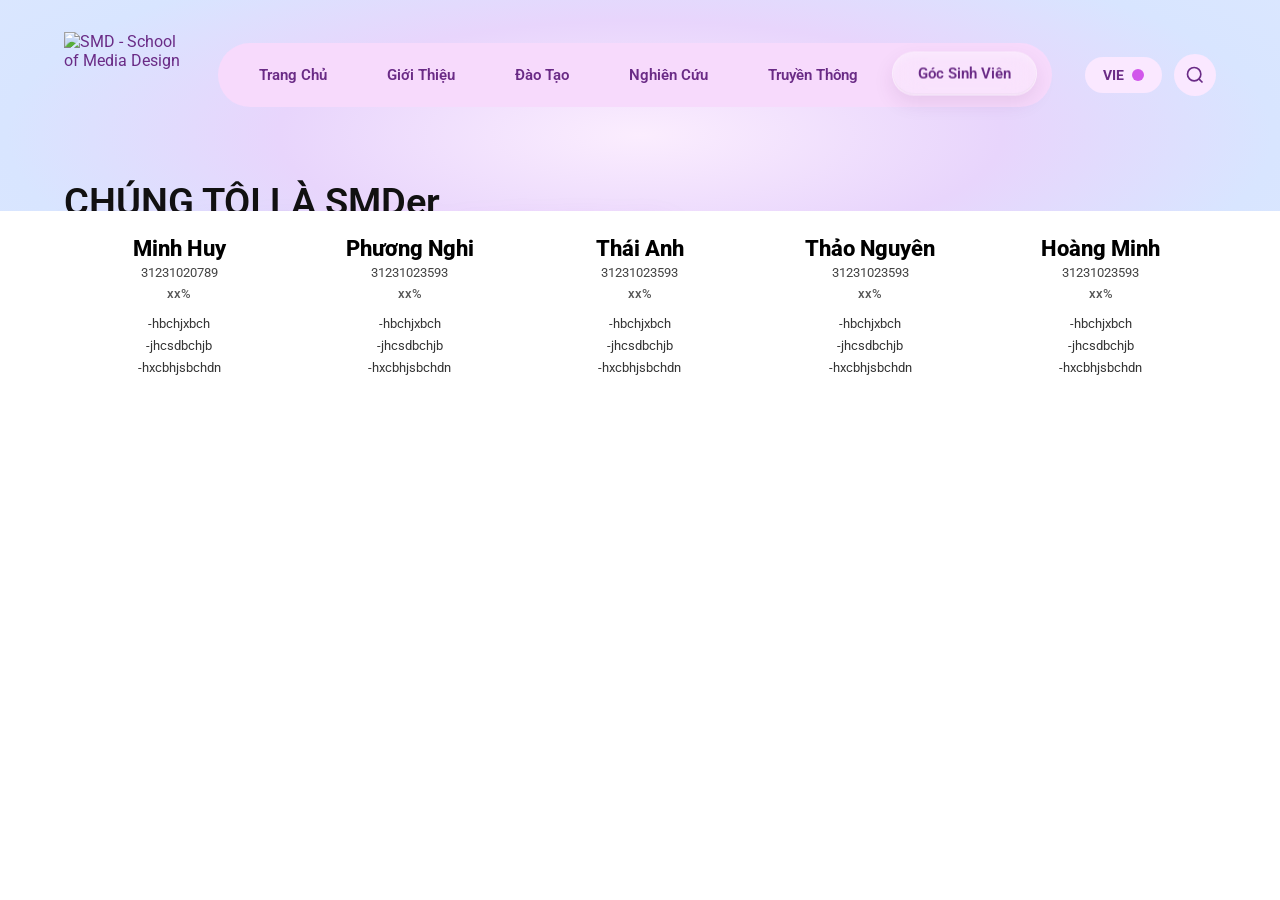
==== html/index.html @ 6e14d7d2 "Add files via upload" ====
<!DOCTYPE html>
<html lang="vi">
<head>
    <link href="https://fonts.googleapis.com/css2?family=Roboto:ital,wght@0,300;0,400;0,500;0,700;0,900;1,400&display=swap" rel="stylesheet">
    <meta charset="UTF-8">
    <meta name="viewport" content="width=device-width, initial-scale=1.0">
    <title>SMD - Specialists</title>
    <link rel="stylesheet" href="../css/style.css">
    <link rel="stylesheet" href="../css/responsive.css">

</head>
<body>
    <div class="gradient-bg">
        <header>
    <div class="logo">
        <img src="../pic/SMD Logo (1).png" alt="SMD - School of Media Design" class="logo-img">
    </div>
    <nav>
        <ul>
            <li><a href="truyen_thong.html">Trang Chủ</a></li>
            <li><a href="#">Giới Thiệu</a></li>
            <li><a href="daotao.html">Đào Tạo</a></li>
            <li><a href="#">Nghiên Cứu</a></li>
            <li><a href="trangchu.html">Truyền Thông</a></li>
            <li class="active"><a href="index.html">Góc Sinh Viên</a></li>
        </ul>
    </nav>
    <div class="header-actions">
        <button class="lang-btn" id="langToggle">VIE <span class="dot"></span></button>
        <button class="search-btn">
            <svg width="20" height="20" viewBox="0 0 24 24" fill="none" stroke="currentColor" stroke-width="2">
                <circle cx="11" cy="11" r="8"></circle>
                <line x1="21" y1="21" x2="16.65" y2="16.65"></line>
            </svg>
        </button>
    </div>
</header>

        <section class="hero">
            <div class="hero-text">
                <h1>CHÚNG TÔI LÀ SMDer</h1>
                <h2 class="title-gradient">SPECIALISTS</h2>
            </div>
        </section>

        <!-- Ảnh thành viên nằm trong gradient-bg để nổi lên trên nền gradient -->
        <div class="members-photos">
            <div class="photo-slot">
                <img src="../pic/Minh Huy.png" alt="Minh Huy">
            </div>
            <div class="photo-slot">
                <img src="../pic/Phuong Nghi.png" alt="Phương Nghi">
            </div>
            <div class="photo-slot">
                <img src="../pic/Thai Anh.png" alt="Thai Anh">
            </div>
            <div class="photo-slot">
                <img src="../pic/Thao Nguyen.png" alt="Thảo Nguyên">
            </div>
            <div class="photo-slot">
                <img src="../pic/Hoang Minh.png" alt="Hoàng Minh">
            </div>
        </div>
    </div>

    <!-- Phần trắng phía dưới chứa thông tin thành viên -->
    <section class="team-info">
        <div class="member">
            <h3>Minh Huy</h3>
            <p class="student-id">31231020789</p>
            <p class="percent">xx%</p>
            <ul>
                <li>-hbchjxbch</li>
                <li>-jhcsdbchjb</li>
                <li>-hxcbhjsbchdn</li>
            </ul>
        </div>
        <div class="member">
            <h3>Phương Nghi</h3>
            <p class="student-id">31231023593</p>
            <p class="percent">xx%</p>
            <ul>
                <li>-hbchjxbch</li>
                <li>-jhcsdbchjb</li>
                <li>-hxcbhjsbchdn</li>
            </ul>
        </div>
        <div class="member">
            <h3>Thái Anh</h3>
            <p class="student-id">31231023593</p>
            <p class="percent">xx%</p>
            <ul>
                <li>-hbchjxbch</li>
                <li>-jhcsdbchjb</li>
                <li>-hxcbhjsbchdn</li>
            </ul>
        </div>
        <div class="member">
            <h3>Thảo Nguyên</h3>
            <p class="student-id">31231023593</p>
            <p class="percent">xx%</p>
            <ul>
                <li>-hbchjxbch</li>
                <li>-jhcsdbchjb</li>
                <li>-hxcbhjsbchdn</li>
            </ul>
        </div>
        <div class="member">
            <h3>Hoàng Minh</h3>
            <p class="student-id">31231023593</p>
            <p class="percent">xx%</p>
            <ul>
                <li>-hbchjxbch</li>
                <li>-jhcsdbchjb</li>
                <li>-hxcbhjsbchdn</li>
            </ul>
        </div>
    </section>

    <script src="script.js"></script>
</body>
<script>
const langBtn = document.getElementById('langToggle');
if (langBtn) {
    langBtn.addEventListener('click', () => {
        const t = langBtn.childNodes[0];
        t.nodeValue = t.nodeValue.trim() === 'VIE' ? 'ENG ' : 'VIE ';
    });
}
</script>
</html>
---- css/style.css ----
/* Reset & Base Styles */
@import url('https://fonts.googleapis.com/css2?family=Roboto:ital,wght@0,300;0,400;0,500;0,700;0,900;1,400&display=swap');

* {
    margin: 0;
    padding: 0;
    box-sizing: border-box;
    font-family: 'Roboto', 'Segoe UI', sans-serif;
}

:root {
    --bg-pink: #F7DAFC; 
    --text-purple: #6a2b86;
    --accent-purple: #7c1faa;
    --glass-inner: rgba(255, 255, 255, 0.25);
    --btn-gradient: linear-gradient(90deg, #9b30ee, #cc55ff);
}

body {
    background-color: #ffffff;
    color: #000;
}

/* ===== GRADIENT BACKGROUND AREA ===== */
.gradient-bg {
    background: radial-gradient(ellipse at 50% 40%, #fbedfe 0%, #e8d5fc 40%, #d8e5ff 70%, #dce8ff 100%);
    position: relative;
    padding-bottom: 0;
}

/* ===== HEADER ===== */
header {
    display: flex;
    justify-content: space-between;
    align-items: center;
    padding: 22px 5%;
}

.logo {
    display: flex;
    flex-direction: column;
    color: #6a2b86;
}

.logo-img {
    width: 120px;       /* Đặt chiều rộng cố định 120px */
    height: 86px;       /* Đặt chiều cao cố định 86px */
    object-fit: contain; /* Giúp logo không bị méo nếu tỷ lệ ảnh gốc khác 120x86 */
    display: block;
    margin-top: 10px; 
    margin-bottom: 10px;
}


.logo-icon-wrap {
    display: flex;
    align-items: center;
    gap: 4px;
}

.logo-main {
    font-size: 38px;
    font-weight: 900;
    font-style: italic;
    line-height: 1;
    color: #7c1faa;
}

.logo-leaf {
    font-size: 22px;
    margin-top: -4px;
}

.logo-sub {
    font-size: 7.5px;
    font-weight: 700;
    letter-spacing: 1.5px;
    color: #6a2b86;
    margin-top: 1px;
}

nav{
    color:#6a2b86;
    background-color: var(--bg-pink);
    padding: 10px 15px;
    border-radius: 60px;
    display: flex;
    align-items: center;
}

nav ul {
    display: flex;
    list-style: none;
    gap: 8px;
    margin: 0;
    padding: 0;
}

nav a {
     text-decoration: none;
    color: var(--text-purple);
    font-weight: 600;
    font-size: 15px;
    padding: 12px 25px;
    border-radius: 50px;
    transition: all 0.4s cubic-bezier(0.4, 0, 0.2, 1);
    border: 1px solid transparent;
    display: block;
}

nav li.active a, nav a:hover {
    background: var(--glass-inner);
    backdrop-filter: blur(15px);
    -webkit-backdrop-filter: blur(15px);
    color: var(--text-purple);
    border: 1px solid rgba(255, 255, 255, 0.35);
    box-shadow: 
        inset 0 4px 6px rgba(255, 255, 255, 0.2), 
        0 8px 20px rgba(90, 26, 97, 0.1),
        inset 0 -1px 1px rgba(0, 0, 0, 0.05);
    transform: translateY(-1.5px);
}

.header-actions {
    display: flex;
    align-items: center;
    gap: 12px;
}

.lang-btn {
    background-color: #fae8ff;
    border: none;
    padding: 10px 18px;
    border-radius: 30px;
    font-weight: 700;
    font-size: 14px;
    color: #6a2b86;
    display: flex;
    align-items: center;
    gap: 8px;
    cursor: pointer;
    font-family: 'Roboto', sans-serif;
}

.lang-btn .dot {
    width: 12px;
    height: 12px;
    background-color: #d156eb;
    border-radius: 50%;
    display: inline-block;
}

.search-btn {
    background-color: #fae8ff;
    border: none;
    border-radius: 50%;
    width: 42px;
    height: 42px;
    display: flex;
    justify-content: center;
    align-items: center;
    cursor: pointer;
    color: #6a2b86;
}

/* ===== HERO SECTION ===== */
.hero {
    padding: 30px 5% 0px;
}

.hero-text h1 {
    font-size: 38px;
    font-weight: 600;
    color: #111;
    margin-bottom: -8px;
}

.title-gradient {
    font-size: 108px;
    font-weight: 800;
    color: transparent;
    background: linear-gradient(90deg, #dd59f1, #f07aff);
    -webkit-background-clip: text;
    background-clip: text;
    text-transform: uppercase;
    line-height: 0.95;
    letter-spacing: -0.05em;
    filter: drop-shadow(0 4px 15px rgba(210, 50, 240, 0.25));
}

/* ===== MEMBER PHOTOS ROW ===== */
.members-photos {
    display: grid;
    grid-template-columns: repeat(5, 20%);
    align-items: flex-end;
    padding: 0 5%;
    position: relative;
    z-index: 1;
}

.photo-slot {
    display: flex;
    justify-content: center;
    align-items: flex-end;
}

.photo-slot img {
    width: 100%;
    height: auto;
    max-height: 550px;
    object-fit: contain;
    object-position: bottom;
    display: block;
    filter: drop-shadow(0 12px 24px rgba(0,0,0,0.12));
    transform: scale(1.20);
    transform-origin: bottom center;
}

/* ===== TEAM INFO ===== */
.team-info {
    background-color: #ffffff;
    display: grid;
    grid-template-columns: repeat(5, 1fr);
    position: relative;
    z-index: 2;
    margin-top: -127px;
    padding: 25px 5% 50px;
}

.member {
    text-align: center;
    display: flex;
    flex-direction: column;
    align-items: center;
}

.member h3 {
    font-size: 22px;
    font-weight: 800;
    color: #000;
    margin-bottom: 4px;
}

.member .student-id {
    font-size: 13px;
    color: #444;
    margin-bottom: 6px;
}

.member .percent {
    font-size: 13px;
    font-weight: 500;
    color: #555;
    margin-bottom: 12px;
}

.member ul {
    list-style: none;
    font-size: 13px;
    color: #333;
    line-height: 1.7;
    padding: 0;
}
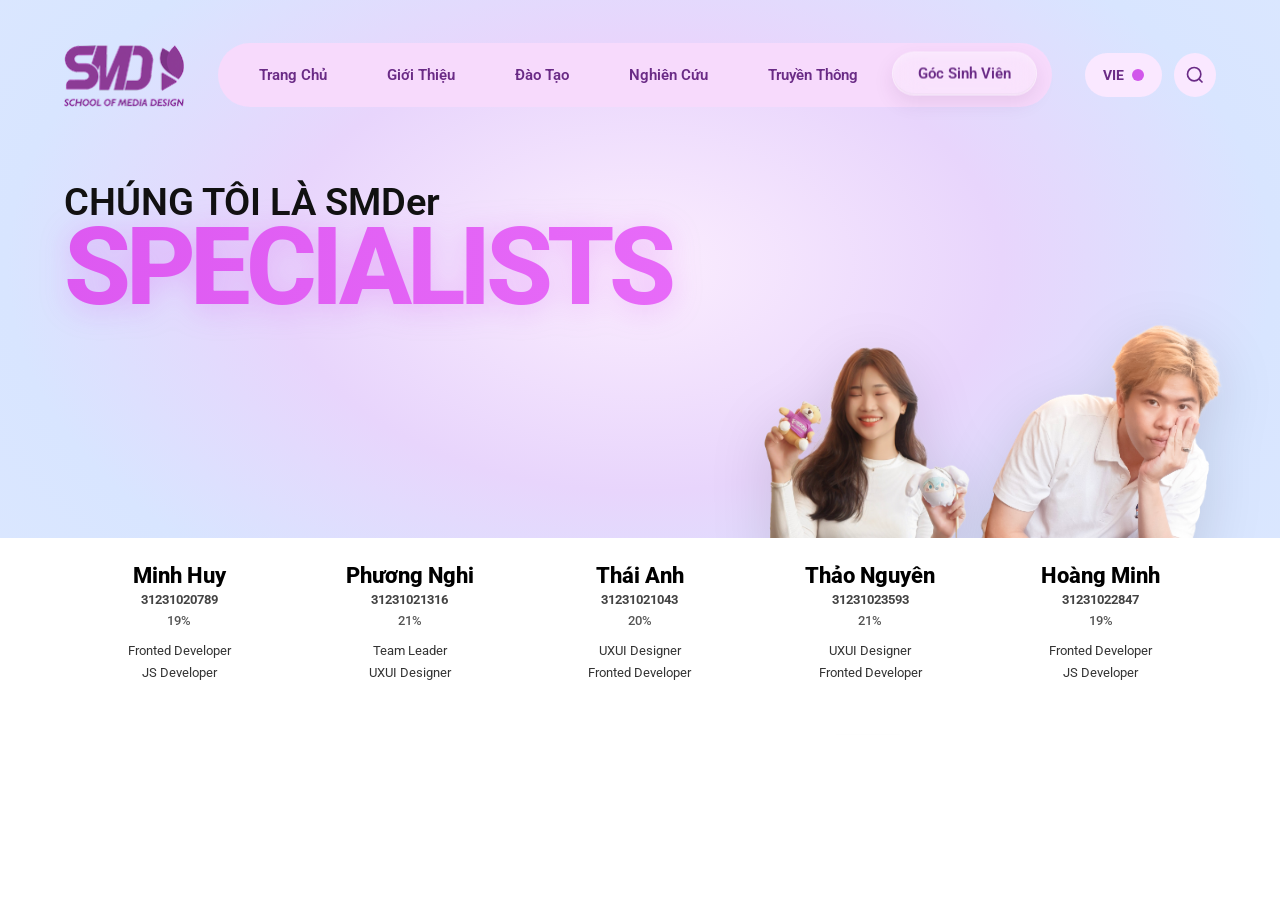
==== commit 357d3e1b: "update gocsinhvien" ====
--- a/html/index.html
+++ b/html/index.html
@@ -67,52 +67,48 @@
     <section class="team-info">
         <div class="member">
             <h3>Minh Huy</h3>
-            <p class="student-id">31231020789</p>
-            <p class="percent">xx%</p>
+            <b><p class="student-id">31231020789</p></b>
+            <p class="percent">19%</p>
             <ul>
-                <li>-hbchjxbch</li>
-                <li>-jhcsdbchjb</li>
-                <li>-hxcbhjsbchdn</li>
+                <li>Fronted Developer</li>
+                <li>JS Developer</li>
+                
             </ul>
         </div>
         <div class="member">
             <h3>Phương Nghi</h3>
-            <p class="student-id">31231023593</p>
-            <p class="percent">xx%</p>
+            <b><p class="student-id">31231021316</p></b>
+            <p class="percent">21%</p>
             <ul>
-                <li>-hbchjxbch</li>
-                <li>-jhcsdbchjb</li>
-                <li>-hxcbhjsbchdn</li>
+                <li>Team Leader</li>
+                <li>UXUI Designer</li>
             </ul>
         </div>
         <div class="member">
             <h3>Thái Anh</h3>
-            <p class="student-id">31231023593</p>
-            <p class="percent">xx%</p>
+            <b><p class="student-id">31231021043</p></b>
+            <p class="percent">20%</p>
             <ul>
-                <li>-hbchjxbch</li>
-                <li>-jhcsdbchjb</li>
-                <li>-hxcbhjsbchdn</li>
+                <li>UXUI Designer</li>
+                <li>Fronted Developer</li>
             </ul>
         </div>
         <div class="member">
             <h3>Thảo Nguyên</h3>
-            <p class="student-id">31231023593</p>
-            <p class="percent">xx%</p>
+            <b><p class="student-id">31231023593</p></b>
+            <p class="percent">21%</p>
             <ul>
-                <li>-hbchjxbch</li>
-                <li>-jhcsdbchjb</li>
-                <li>-hxcbhjsbchdn</li>
+                 <li>UXUI Designer</li>
+                <li>Fronted Developer</li>
             </ul>
         </div>
         <div class="member">
             <h3>Hoàng Minh</h3>
-            <p class="student-id">31231023593</p>
-            <p class="percent">xx%</p>
+            <b><p class="student-id">31231022847</p></b>
+            <p class="percent">19%</p>
             <ul>
-                <li>-hbchjxbch</li>
-                <li>-jhcsdbchjb</li>
-                <li>-hxcbhjsbchdn</li>
+                <li>Fronted Developer</li>
+                <li>JS Developer</li>
             </ul>
         </div>
     </section>
--- a/css/responsive.css
+++ b/css/responsive.css
@@ -0,0 +1,323 @@
+/* ============================================================
+   RESPONSIVE.CSS
+   Thêm vào <head> của TẤT CẢ trang, sau các CSS khác:
+   <link rel="stylesheet" href="../css/responsive.css">
+   ============================================================ */
+
+/* ===================================================
+   BREAKPOINTS:
+   - Mobile:  max 480px
+   - Tablet:  max 768px
+   - Laptop:  max 1024px
+=================================================== */
+
+/* ===================================================
+   1. HEADER & NAV — tất cả trang
+=================================================== */
+@media (max-width: 1024px) {
+    /* Thu nhỏ chữ nav */
+    nav a, .tt-nav-bar a {
+        font-size: 13px;
+        padding: 10px 16px;
+    }
+}
+
+@media (max-width: 768px) {
+    /* Header chuyển sang 2 hàng: logo + actions trên, nav dưới */
+    header,
+    .dt-header,
+    .tt-top-nav .tt-nav-container {
+        flex-wrap: wrap;
+        gap: 10px;
+        padding: 14px 4%;
+    }
+
+    /* Nav pill: cuộn ngang thay vì wrap */
+    nav,
+    .tt-nav-bar {
+        width: 100%;
+        order: 3;
+        overflow-x: auto;
+        -webkit-overflow-scrolling: touch;
+        scrollbar-width: none;
+        border-radius: 50px;
+        padding: 6px 10px;
+    }
+
+    nav::-webkit-scrollbar,
+    .tt-nav-bar::-webkit-scrollbar { display: none; }
+
+    nav ul,
+    .tt-nav-bar ul {
+        flex-wrap: nowrap;
+        gap: 4px;
+    }
+
+    nav a,
+    .tt-nav-bar a {
+        font-size: 13px;
+        padding: 9px 14px;
+        white-space: nowrap;
+    }
+
+    /* Logo */
+    .logo-img,
+    .tt-logo .logo-img {
+        height: 36px;
+    }
+
+    /* Header actions */
+    .header-actions,
+    .tt-header-actions {
+        margin-left: auto;
+    }
+}
+
+@media (max-width: 480px) {
+    nav a, .tt-nav-bar a {
+        font-size: 12px;
+        padding: 8px 12px;
+    }
+}
+
+/* ===================================================
+   2. TRANG CHỦ (trangchu.html)
+=================================================== */
+@media (max-width: 768px) {
+    /* Hero banner text */
+    .hero-title  { font-size: clamp(20px, 5vw, 30px); }
+    .hero-subtitle { font-size: 14px; }
+
+    /* News layout: 2 cột → 1 cột */
+    .news-container {
+        grid-template-columns: 1fr;
+        gap: 30px;
+        padding: 30px 4%;
+    }
+
+    .article-lead { font-size: 18px; }
+    .main-article h3 { font-size: 17px; }
+    .main-article p, .main-article li { font-size: 15px; }
+}
+
+@media (max-width: 480px) {
+    .hero-title { font-size: 20px; }
+    .hero-content { padding: 40px 4%; }
+}
+
+/* ===================================================
+   3. ĐÀO TẠO (daotao.html)
+=================================================== */
+@media (max-width: 768px) {
+    /* Hero title */
+    .hero-big-title {
+        font-size: clamp(48px, 14vw, 80px) !important;
+        letter-spacing: -1px;
+    }
+
+    .hero-center { padding: 0 5%; }
+
+    /* Program cards: stack content vertically */
+    .program-item-content {
+        flex-direction: column;
+        align-items: flex-start;
+        gap: 14px;
+        padding: 20px;
+    }
+
+    .program-item { min-height: 180px; }
+
+    .program-item-info h3 { font-size: 18px; }
+    .program-item-info p  { font-size: 13px; }
+
+    /* Experience grid: 1 cột */
+    .experience-grid { grid-template-columns: 1fr; gap: 32px; }
+
+    /* Quiz: stack */
+    .quiz-content {
+        flex-direction: column;
+        text-align: center;
+        padding: 28px 20px;
+    }
+
+    /* Form */
+    .form-card { padding: 28px 20px; }
+    .form-title { font-size: 32px; }
+    
+}
+
+@media (max-width: 480px) {
+    .degree-group { padding: 0 4%; }
+    .program-meta { flex-wrap: wrap; gap: 8px; }
+}
+
+/* ===================================================
+   4. TRUYỀN THÔNG (truyen_thong.html)
+=================================================== */
+@media (max-width: 1024px) {
+    .tt-programs-carousel { grid-template-columns: 1fr 1fr; }
+    .tt-news-grid          { grid-template-columns: 1fr 1fr; }
+}
+
+@media (max-width: 768px) {
+    /* Hero */
+    
+    .tt-hero { min-height: 500px; padding: 100px 5% 40px; }
+    .tt-hero-title    { font-size: 48px; margin-bottom: 80px; }
+    .tt-hero-subtitle { font-size: 20px; }
+
+    /* Stats: side by side → stack */
+    .tt-stats-section {
+        flex-direction: column;
+        gap: 30px;
+        padding: 50px 5%;
+    }
+    .hero-fullscreen, .tt-hero {
+        background-image: url('../pic/bg_hero_mobile.png') !important; /* Dùng đường dẫn file ảnh mobile của bạn */
+        background-size: cover; /* Phóng to che kín khung */
+        background-position: center; /* Căn giữa ảnh */
+        background-attachment: scroll; /* Không dùng fixed trên mobile (nếu có) */
+        min-height: 100vh; /* Giữ nguyên chiều cao toàn màn hình dọc */
+    }
+    .hero-big-title {
+        font-size: 28px !important; /* Giảm font size chữ DESIGN FUTURE */
+        width: 100% !important; /* Không giới hạn width cũ */
+    }
+    .hero-container {
+        padding: 60px 5% !important; /* Chỉnh padding nội dung */
+    }
+    
+    .hero-divider {
+        margin: 15px 0 !important; /* Thu nhỏ divider */
+    }
+    .tt-stat-number { font-size: 64px; }
+    .tt-stat-label  { font-size: 20px; }
+
+    /* Programs: 1 cột */
+    .tt-programs-carousel { grid-template-columns: 1fr; }
+    .tt-programs-section  { padding: 40px 5%; }
+
+    /* Moments: 1 cột */
+    .tt-moments-container {
+        grid-template-columns: 1fr;
+        gap: 30px;
+    }
+    .tt-moments-section { padding: 50px 5%; }
+
+    /* News: 1 cột */
+    .tt-news-grid    { grid-template-columns: 1fr; }
+    .tt-news-section { padding: 40px 5%; }
+
+    /* Featured news: stack */
+    .tt-featured-news { grid-template-columns: 1fr; gap: 20px; }
+    .tt-featured-image { height: 220px; }
+    
+}
+
+@media (max-width: 480px) {
+    .tt-hero-title    { font-size: 36px; }
+    .tt-hero-subtitle { font-size: 16px; }
+    .tt-section-title { font-size: 26px; }
+}
+
+/* ===================================================
+   5. CHI TIẾT NGÀNH (truyen-thong-thiet-ke.html)
+=================================================== */
+@media (max-width: 1024px) {
+    .products-grid { grid-template-columns: 1fr 1fr; }
+    .ts-methods    { grid-template-columns: 1fr; gap: 20px; }
+}
+
+@media (max-width: 768px) {
+    /* Hero pill */
+    .hero-title-pill { padding: 12px 24px; top: -22px; }
+    .hero-title-pill h1 { font-size: 22px; }
+
+    .hero-grid { grid-template-columns: 1fr; }
+    .hero-meta-overlay {
+        position: relative;
+        top: auto; right: auto;
+        margin-bottom: 16px;
+        justify-content: center;
+    }
+    .pg-hero { padding: 100px 4% 40px; }
+
+    /* Roadmap */
+    .roadmap-section { padding: 50px 4%; }
+    .roadmap-header  { padding: 18px 20px; }
+    .roadmap-body    { padding: 0 20px; }
+    .roadmap-item.open .roadmap-body { padding: 0 20px 20px; }
+    .roadmap-year    { font-size: 18px; }
+
+    /* Products */
+    .products-grid { grid-template-columns: 1fr; }
+
+    /* Admission stats */
+    .ts-stats { grid-template-columns: 1fr; gap: 24px; }
+
+    /* Result table */
+    .result-row.top    { grid-template-columns: 1fr 1fr; }
+    .result-row.bottom { grid-template-columns: 1fr; }
+
+    /* Form */
+    .form-card  { padding: 28px 16px; }
+    .form-title { font-size: 28px; }
+}
+
+@media (max-width: 480px) {
+    .hero-title-pill h1 { font-size: 18px; }
+    .hero-container { padding: 20px; }
+    .result-row.top { grid-template-columns: 1fr; }
+}
+
+/* ===================================================
+   6. FOOTER — tất cả trang
+=================================================== */
+@media (max-width: 1100px) {
+    .footer-container,
+    .footer-inner {
+        grid-template-columns: 1fr 1fr;
+        gap: 50px;
+    }
+}
+
+@media (max-width: 768px) {
+    .site-footer,
+    .dt-footer {
+        padding: 50px 5% 60px;
+    }
+
+    .footer-container,
+    .footer-inner {
+        grid-template-columns: 1fr;
+        gap: 36px;
+    }
+
+    .footer-institute,
+    .links-col h3,
+    .footer-col h4 { font-size: 18px; }
+
+    .footer-contact,
+    .links-col ul li a,
+    .footer-col ul li a { font-size: 13px; }
+}
+
+/* ===================================================
+   7. UTILITIES — dùng chung
+=================================================== */
+
+/* Ảnh luôn không vượt container */
+img { max-width: 100%; height: auto; }
+
+/* Tránh text bị cắt */
+h1, h2, h3 { word-break: keep-all; overflow-wrap: break-word; }
+
+/* Touch target tối thiểu 44px */
+button, a { min-height: 44px; display: inline-flex; align-items: center; }
+nav a, .tt-nav-bar a { min-height: unset; display: block; }
+
+/* Smooth scroll */
+html { scroll-behavior: smooth; }
+
+/* Tránh horizontal scroll trên mobile */
+body { overflow-x: hidden; }
